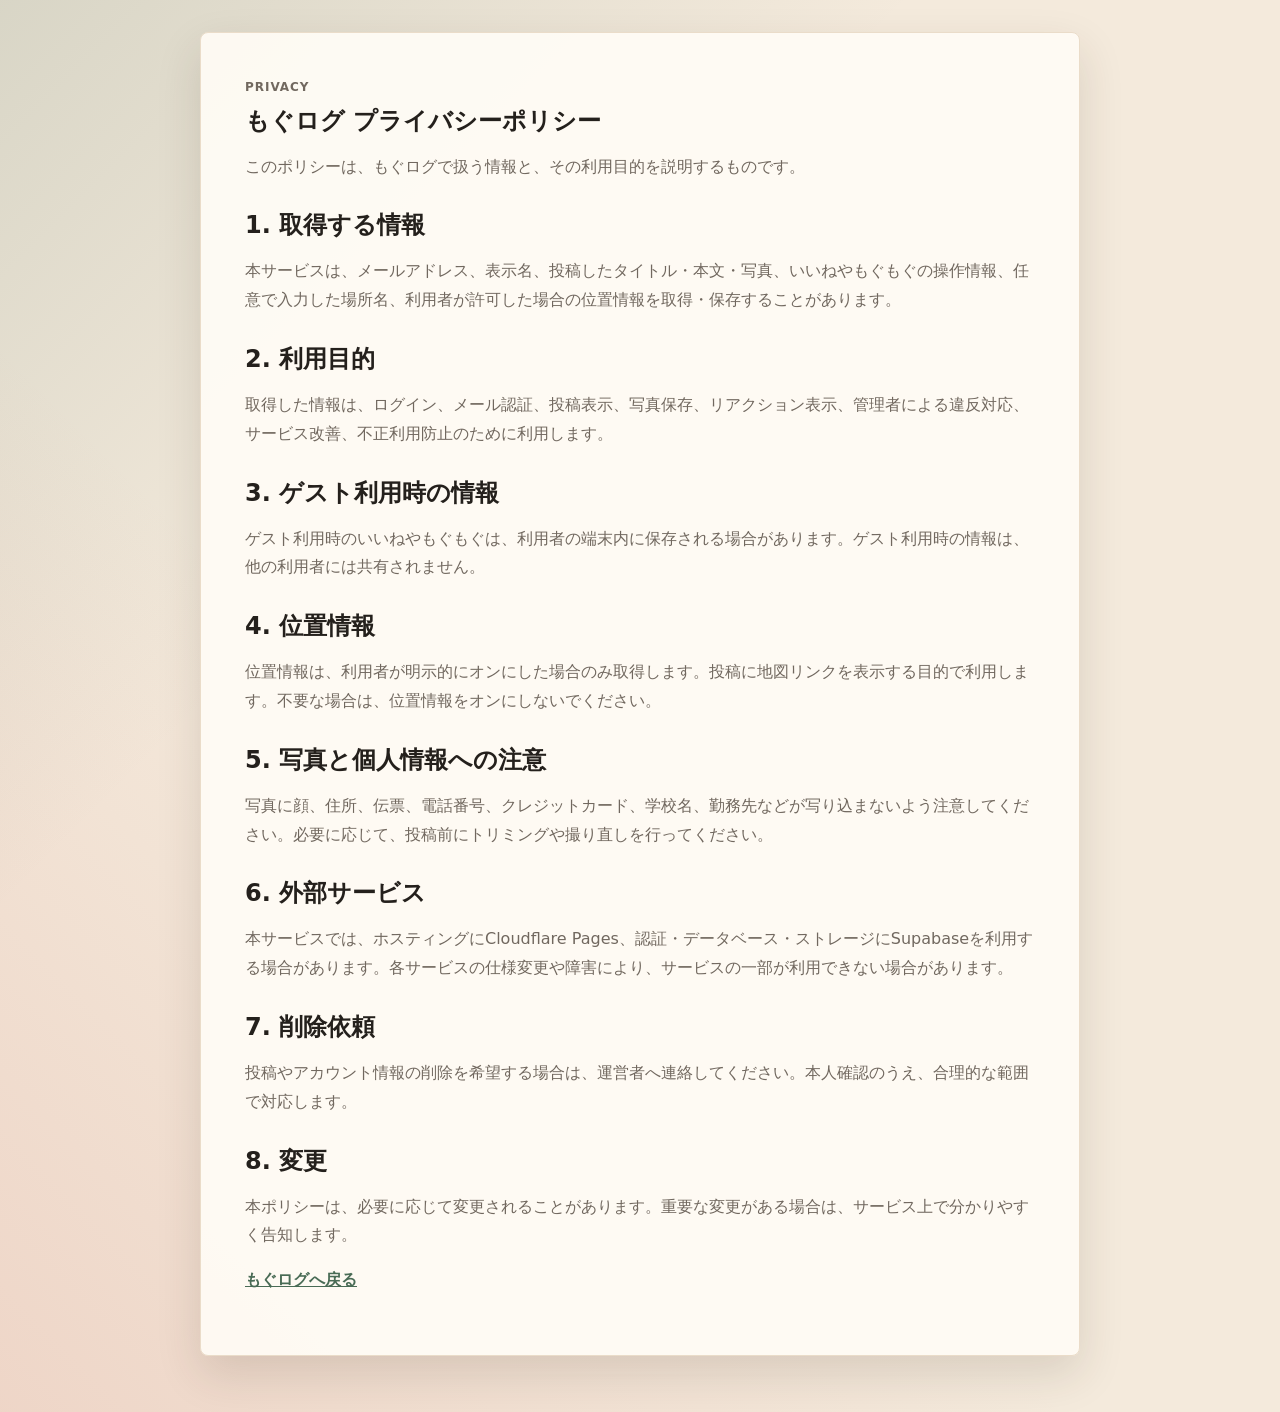
==== privacy.html @ 184b63cb "Add files via upload" ====
<!doctype html>
<html lang="ja">
  <head>
    <meta charset="UTF-8" />
    <meta name="viewport" content="width=device-width, initial-scale=1.0" />
    <title>プライバシーポリシー | もぐログ</title>
    <link rel="stylesheet" href="styles.css?v=20260516-cloudflare" />
  </head>
  <body>
    <main class="document-page">
      <article class="document-card">
        <p class="eyebrow">Privacy</p>
        <h1>もぐログ プライバシーポリシー</h1>
        <p>このポリシーは、もぐログで扱う情報と、その利用目的を説明するものです。</p>

        <h2>1. 取得する情報</h2>
        <p>本サービスは、メールアドレス、表示名、投稿したタイトル・本文・写真、いいねやもぐもぐの操作情報、任意で入力した場所名、利用者が許可した場合の位置情報を取得・保存することがあります。</p>

        <h2>2. 利用目的</h2>
        <p>取得した情報は、ログイン、メール認証、投稿表示、写真保存、リアクション表示、管理者による違反対応、サービス改善、不正利用防止のために利用します。</p>

        <h2>3. ゲスト利用時の情報</h2>
        <p>ゲスト利用時のいいねやもぐもぐは、利用者の端末内に保存される場合があります。ゲスト利用時の情報は、他の利用者には共有されません。</p>

        <h2>4. 位置情報</h2>
        <p>位置情報は、利用者が明示的にオンにした場合のみ取得します。投稿に地図リンクを表示する目的で利用します。不要な場合は、位置情報をオンにしないでください。</p>

        <h2>5. 写真と個人情報への注意</h2>
        <p>写真に顔、住所、伝票、電話番号、クレジットカード、学校名、勤務先などが写り込まないよう注意してください。必要に応じて、投稿前にトリミングや撮り直しを行ってください。</p>

        <h2>6. 外部サービス</h2>
        <p>本サービスでは、ホスティングにCloudflare Pages、認証・データベース・ストレージにSupabaseを利用する場合があります。各サービスの仕様変更や障害により、サービスの一部が利用できない場合があります。</p>

        <h2>7. 削除依頼</h2>
        <p>投稿やアカウント情報の削除を希望する場合は、運営者へ連絡してください。本人確認のうえ、合理的な範囲で対応します。</p>

        <h2>8. 変更</h2>
        <p>本ポリシーは、必要に応じて変更されることがあります。重要な変更がある場合は、サービス上で分かりやすく告知します。</p>

        <p><a href="index.html">もぐログへ戻る</a></p>
      </article>
    </main>
  </body>
</html>
---- styles.css ----
:root {
  color-scheme: light;
  --ink: #24201c;
  --muted: #71685f;
  --paper: #fff8ee;
  --surface: rgba(255, 252, 246, 0.93);
  --line: #eadcc9;
  --moss: #496b55;
  --tomato: #cb594a;
  --pink: #f6cbd0;
  --gold: #d9a842;
  --blue: #6686a8;
  --shadow: 0 18px 45px rgba(60, 43, 28, 0.14);
}

* {
  box-sizing: border-box;
}

html {
  scroll-behavior: smooth;
}

body {
  margin: 0;
  min-height: 100vh;
  color: var(--ink);
  background:
    linear-gradient(135deg, rgba(73, 107, 85, 0.16), transparent 34%),
    linear-gradient(45deg, rgba(203, 89, 74, 0.14), transparent 40%),
    #f4eadc;
  font-family: "Hiragino Kaku Gothic ProN", "Yu Gothic", "Meiryo", system-ui, sans-serif;
}

button,
input,
textarea {
  font: inherit;
}

button {
  -webkit-tap-highlight-color: transparent;
}

.app-header {
  position: sticky;
  top: 0;
  z-index: 10;
  display: flex;
  align-items: center;
  justify-content: space-between;
  gap: 16px;
  padding: 14px clamp(18px, 5vw, 56px);
  color: #fffaf2;
  background: rgba(36, 32, 28, 0.92);
  border-bottom: 1px solid rgba(255, 250, 242, 0.18);
  backdrop-filter: blur(14px);
  transition: transform 220ms ease, opacity 220ms ease;
}

body.chrome-hidden .app-header {
  pointer-events: none;
  opacity: 0;
  transform: translateY(-100%);
}

.chrome-toggle {
  position: fixed;
  right: 14px;
  top: 14px;
  z-index: 20;
  min-height: 42px;
  padding: 0 14px;
  color: #fffaf2;
  background: var(--moss);
  border: 0;
  border-radius: 999px;
  box-shadow: var(--shadow);
  cursor: pointer;
  font-weight: 800;
}

body:not(.chrome-hidden) .chrome-toggle {
  top: 82px;
}

.app-header h1,
.intro h2,
.section-heading h2 {
  margin: 0;
  letter-spacing: 0;
}

.app-header h1 {
  font-size: clamp(23px, 4vw, 34px);
  font-weight: 900;
}

.eyebrow {
  margin: 0 0 6px;
  color: var(--gold);
  font-size: 12px;
  font-weight: 900;
  letter-spacing: 0.08em;
  text-transform: uppercase;
}

.header-actions,
.post-actions,
.editor-buttons {
  display: flex;
  align-items: center;
  flex-wrap: wrap;
  gap: 10px;
}

.header-button,
.primary-button,
.secondary-button,
.like-button,
.boost-button,
.share-button,
.delete-button {
  border: 0;
  border-radius: 8px;
  cursor: pointer;
  font-weight: 900;
}

.header-button {
  min-height: 42px;
  padding: 0 16px;
  color: #fffaf2;
  background: var(--tomato);
  border: 1px solid rgba(255, 250, 242, 0.24);
}

.header-button.soft {
  background: var(--blue);
}

.sound-switch {
  display: inline-flex;
  align-items: center;
  gap: 8px;
  min-height: 42px;
  padding: 0 12px;
  color: #fffaf2;
  background: rgba(255, 250, 242, 0.12);
  border: 1px solid rgba(255, 250, 242, 0.22);
  border-radius: 999px;
  font-weight: 900;
}

.sound-switch input,
.setting-card input {
  width: 20px;
  min-height: 20px;
  accent-color: var(--tomato);
}

.shell {
  width: min(1120px, calc(100% - 32px));
  margin: 0 auto;
  padding: 28px 0 54px;
  display: grid;
  grid-template-columns: 74px minmax(0, 1fr);
  gap: 24px;
  align-items: start;
}

.shell > section {
  grid-column: 2;
}

.app-nav {
  position: sticky;
  top: 92px;
  z-index: 4;
  display: grid;
  gap: 12px;
  justify-items: center;
  padding: 12px 9px;
  background: var(--surface);
  border: 1px solid var(--line);
  border-radius: 8px;
  box-shadow: 0 12px 28px rgba(60, 43, 28, 0.08);
  transition: opacity 220ms ease;
}

body.chrome-hidden .app-nav {
  opacity: 0.3;
}

.nav-button {
  display: grid;
  place-items: center;
  width: 48px;
  height: 48px;
  color: var(--moss);
  background: #fffaf3;
  border: 1px solid var(--line);
  border-radius: 50%;
  cursor: pointer;
  font-size: 24px;
  font-weight: 900;
  transition: transform 160ms ease, background 160ms ease, color 160ms ease;
}

.nav-button:hover,
.nav-button.is-active {
  color: #fffaf2;
  background: var(--moss);
  transform: translateY(-2px);
}

.intro {
  display: grid;
  grid-template-columns: minmax(0, 1fr) 170px;
  gap: 20px;
  align-items: end;
  min-height: 290px;
  padding: clamp(24px, 5vw, 52px);
  color: #fffaf2;
  background:
    linear-gradient(rgba(36, 32, 28, 0.62), rgba(36, 32, 28, 0.72)),
    url("https://images.unsplash.com/photo-1546069901-ba9599a7e63c?auto=format&fit=crop&w=1600&q=80");
  background-position: center;
  background-size: cover;
  border-radius: 8px;
  box-shadow: var(--shadow);
}

.intro h2 {
  max-width: 760px;
  font-size: clamp(32px, 7vw, 66px);
  line-height: 1.05;
}

.intro p:last-child {
  max-width: 620px;
  margin: 18px 0 0;
  color: rgba(255, 250, 242, 0.88);
  line-height: 1.8;
}

.intro-counter {
  display: grid;
  place-items: center;
  min-height: 140px;
  padding: 18px;
  background: rgba(255, 250, 242, 0.14);
  border: 1px solid rgba(255, 250, 242, 0.32);
  border-radius: 8px;
}

.intro-counter strong {
  font-size: 54px;
  line-height: 1;
}

.composer,
.feed-section,
.settings,
.account-panel {
  margin-top: 24px;
  padding: clamp(18px, 4vw, 28px);
  background: var(--surface);
  border: 1px solid var(--line);
  border-radius: 8px;
  box-shadow: 0 12px 28px rgba(60, 43, 28, 0.08);
}

.account-status {
  display: flex;
  align-items: center;
  gap: 14px;
  margin-bottom: 18px;
}

.current-avatar {
  flex: 0 0 auto;
  display: grid;
  place-items: center;
  width: 56px;
  height: 56px;
  color: #fffaf2;
  background: var(--moss);
  border-radius: 50%;
  font-size: 20px;
  font-weight: 900;
}

#accountHint,
.notice {
  margin: 6px 0 0;
  color: var(--muted);
  line-height: 1.7;
}

.notice {
  margin-bottom: 18px;
  padding: 12px 14px;
  background: rgba(73, 107, 85, 0.08);
  border: 1px solid rgba(73, 107, 85, 0.16);
  border-radius: 8px;
}

.auth-form {
  grid-template-columns: repeat(3, minmax(0, 1fr));
}

.auth-form.is-logged-in label:not(.switch-row) {
  opacity: 0.52;
}

.auth-actions {
  display: flex;
  flex-wrap: wrap;
  gap: 10px;
}

.primary-button.compact {
  grid-column: auto;
  min-height: 42px;
  padding: 0 14px;
}

.section-heading {
  margin-bottom: 18px;
}

.section-heading h2 {
  font-size: clamp(22px, 4vw, 34px);
}

form {
  display: grid;
  grid-template-columns: repeat(2, minmax(0, 1fr));
  gap: 16px;
}

label {
  display: grid;
  gap: 8px;
  color: var(--ink);
  font-weight: 900;
}

.wide {
  grid-column: 1 / -1;
}

.location-toggle {
  display: grid;
  gap: 6px;
  padding: 14px;
  background: rgba(73, 107, 85, 0.08);
  border: 1px solid rgba(73, 107, 85, 0.18);
  border-radius: 8px;
}

.location-toggle small,
.location-actions span {
  color: var(--muted);
  line-height: 1.6;
}

.switch-row {
  display: flex;
  align-items: center;
  gap: 10px;
}

.switch-row input {
  width: 20px;
  min-height: 20px;
  accent-color: var(--moss);
}

.location-fields {
  display: grid;
  grid-template-columns: minmax(0, 1fr) minmax(220px, auto);
  gap: 16px;
  align-items: end;
  padding: 16px;
  background: #fffdf8;
  border: 1px solid var(--line);
  border-radius: 8px;
}

.location-fields[hidden] {
  display: none;
}

.location-actions {
  display: grid;
  gap: 8px;
}

input,
textarea {
  width: 100%;
  border: 1px solid var(--line);
  border-radius: 8px;
  background: #fffdf8;
  color: var(--ink);
  outline: none;
}

input {
  min-height: 46px;
  padding: 0 12px;
}

input[type="file"] {
  padding: 11px 12px;
}

textarea {
  min-height: 108px;
  resize: vertical;
  padding: 12px;
  line-height: 1.7;
}

input:focus,
textarea:focus {
  border-color: var(--moss);
  box-shadow: 0 0 0 3px rgba(73, 107, 85, 0.16);
}

.image-editor {
  display: grid;
  grid-template-columns: minmax(0, 1fr) minmax(250px, 320px);
  gap: 16px;
  padding: 14px;
  background: #fffaf3;
  border: 1px solid var(--line);
  border-radius: 8px;
}

.image-editor[hidden] {
  display: none;
}

.preview-frame {
  overflow: hidden;
  background: #eadfcc;
  border-radius: 8px;
}

#previewCanvas {
  display: block;
  width: 100%;
  aspect-ratio: 4 / 3;
}

.editor-controls {
  display: grid;
  gap: 12px;
}

.editor-controls input[type="range"] {
  padding: 0;
  accent-color: var(--tomato);
}

.primary-button {
  grid-column: 1 / -1;
  min-height: 50px;
  color: #fffaf2;
  background: linear-gradient(135deg, var(--tomato), #d98655);
  box-shadow: 0 10px 22px rgba(203, 89, 74, 0.22);
}

.secondary-button,
.share-button {
  min-height: 40px;
  padding: 0 13px;
  color: var(--moss);
  background: rgba(73, 107, 85, 0.11);
}

.secondary-button[hidden],
.delete-button[hidden] {
  display: none;
}

.feed-heading {
  display: flex;
  align-items: end;
  justify-content: space-between;
  gap: 16px;
}

.search-box {
  position: relative;
  width: min(360px, 100%);
}

.search-box span {
  color: var(--muted);
  font-size: 12px;
}

.search-box input {
  padding-left: 42px;
  background:
    radial-gradient(circle at 20px 50%, var(--pink) 0 5px, transparent 6px),
    #fffdf8;
}

.search-box:focus-within {
  transform: translateY(-1px);
}

.feed {
  display: grid;
  grid-template-columns: repeat(auto-fit, minmax(min(100%, 280px), 1fr));
  gap: 18px;
}

.post-card {
  overflow: hidden;
  background: #fffdf8;
  border: 1px solid var(--line);
  border-radius: 8px;
  box-shadow: 0 12px 26px rgba(60, 43, 28, 0.08);
  transition: transform 180ms ease, box-shadow 180ms ease;
}

.post-card:hover {
  transform: translateY(-3px);
  box-shadow: 0 18px 36px rgba(60, 43, 28, 0.13);
}

.post-image {
  display: block;
  width: 100%;
  aspect-ratio: 4 / 3;
  object-fit: cover;
  background: #eadfcc;
}

.post-body {
  padding: 15px;
}

.post-meta {
  display: flex;
  justify-content: space-between;
  gap: 12px;
  color: var(--muted);
  font-size: 12px;
}

.post-card h3 {
  margin: 10px 0 8px;
  font-size: 19px;
  line-height: 1.35;
}

.post-card p {
  min-height: 52px;
  margin: 0;
  color: var(--muted);
  line-height: 1.7;
}

.like-button,
.boost-button,
.delete-button {
  display: inline-flex;
  align-items: center;
  gap: 8px;
  min-height: 40px;
  margin-top: 14px;
  padding: 0 13px;
}

.like-button {
  color: #a33c4a;
  background: #fff0f3;
  border: 1px solid #f6cbd0;
  transition: transform 160ms ease, background 160ms ease, color 160ms ease;
}

.like-button:hover {
  transform: translateY(-2px) scale(1.02);
}

.like-button.is-liked {
  color: #fffaf2;
  background: var(--tomato);
}

.like-button.is-popping {
  animation: pop 360ms ease;
}

.boost-button {
  color: #7d5729;
  background: rgba(217, 168, 66, 0.18);
  border: 1px solid rgba(217, 168, 66, 0.34);
  transition: transform 160ms ease, background 160ms ease, color 160ms ease;
}

.boost-button:hover {
  transform: translateY(-2px) rotate(-1deg);
}

.boost-button.is-boosted {
  color: #fffaf2;
  background: var(--gold);
}

.boost-button.is-popping {
  animation: pop 360ms ease;
}

.heart {
  font-size: 18px;
  line-height: 1;
}

.delete-button {
  color: #fffaf2;
  background: #6f665d;
}

.post-location {
  display: flex;
  flex-wrap: wrap;
  gap: 8px;
  align-items: center;
  margin-top: 12px;
  padding: 10px 12px;
  color: var(--ink);
  background: rgba(73, 107, 85, 0.09);
  border-radius: 8px;
}

.post-location[hidden] {
  display: none;
}

.map-link {
  color: var(--moss);
  font-weight: 900;
  text-decoration: none;
}

.empty-state {
  margin: 18px 0 0;
  color: var(--muted);
}

.settings-grid {
  display: grid;
  grid-template-columns: repeat(2, minmax(0, 1fr));
  gap: 14px;
}

.setting-card {
  display: flex;
  align-items: center;
  gap: 12px;
  min-height: 78px;
  padding: 14px;
  text-align: left;
  background: #fffdf8;
  border: 1px solid var(--line);
  border-radius: 8px;
}

.button-card {
  width: 100%;
  color: var(--ink);
  cursor: pointer;
}

.setting-card small {
  display: block;
  margin-top: 4px;
  color: var(--muted);
  line-height: 1.5;
}

.legal-links {
  display: flex;
  flex-wrap: wrap;
  gap: 12px;
  margin-top: 18px;
}

.legal-links a {
  color: var(--moss);
  font-weight: 900;
  text-decoration: none;
}

.document-page {
  width: min(880px, calc(100% - 32px));
  margin: 0 auto;
  padding: 32px 0 56px;
}

.document-card {
  padding: clamp(20px, 5vw, 44px);
  background: var(--surface);
  border: 1px solid var(--line);
  border-radius: 8px;
  box-shadow: var(--shadow);
}

.document-card h1,
.document-card h2 {
  letter-spacing: 0;
}

.document-card h1 {
  margin: 0 0 16px;
}

.document-card h2 {
  margin: 28px 0 10px;
}

.document-card p,
.document-card li {
  color: var(--muted);
  line-height: 1.8;
}

.document-card a {
  color: var(--moss);
  font-weight: 900;
}

.float-heart {
  position: fixed;
  z-index: 100;
  pointer-events: none;
  color: var(--tomato);
  font-size: 20px;
  font-weight: 900;
  animation: floatUp 860ms cubic-bezier(0.2, 0.8, 0.25, 1) forwards;
}

@keyframes pop {
  0% {
    transform: scale(1);
  }
  45% {
    transform: scale(1.16) rotate(-4deg);
  }
  100% {
    transform: scale(1);
  }
}

@keyframes floatUp {
  from {
    opacity: 1;
    transform: translateY(0) scale(0.9);
  }
  to {
    opacity: 0;
    transform: translateY(-54px) scale(1.25);
  }
}

@media (max-width: 820px) {
  .shell {
    grid-template-columns: 1fr;
  }

  .shell > section,
  .app-nav {
    grid-column: 1;
  }

  .app-nav {
    top: 86px;
    display: flex;
    justify-content: space-between;
    overflow-x: auto;
  }

  .intro,
  .auth-form,
  .image-editor,
  .location-fields,
  .settings-grid,
  form {
    grid-template-columns: 1fr;
  }

  .intro-counter {
    display: none;
  }

  .feed-heading {
    align-items: stretch;
    flex-direction: column;
  }
}

@media (max-width: 560px) {
  .app-header {
    align-items: flex-start;
    flex-direction: column;
  }

  .header-actions,
  .header-button {
    width: 100%;
  }

  .shell {
    width: min(100% - 24px, 1120px);
    padding-top: 16px;
  }

  .intro {
    min-height: 360px;
  }
}
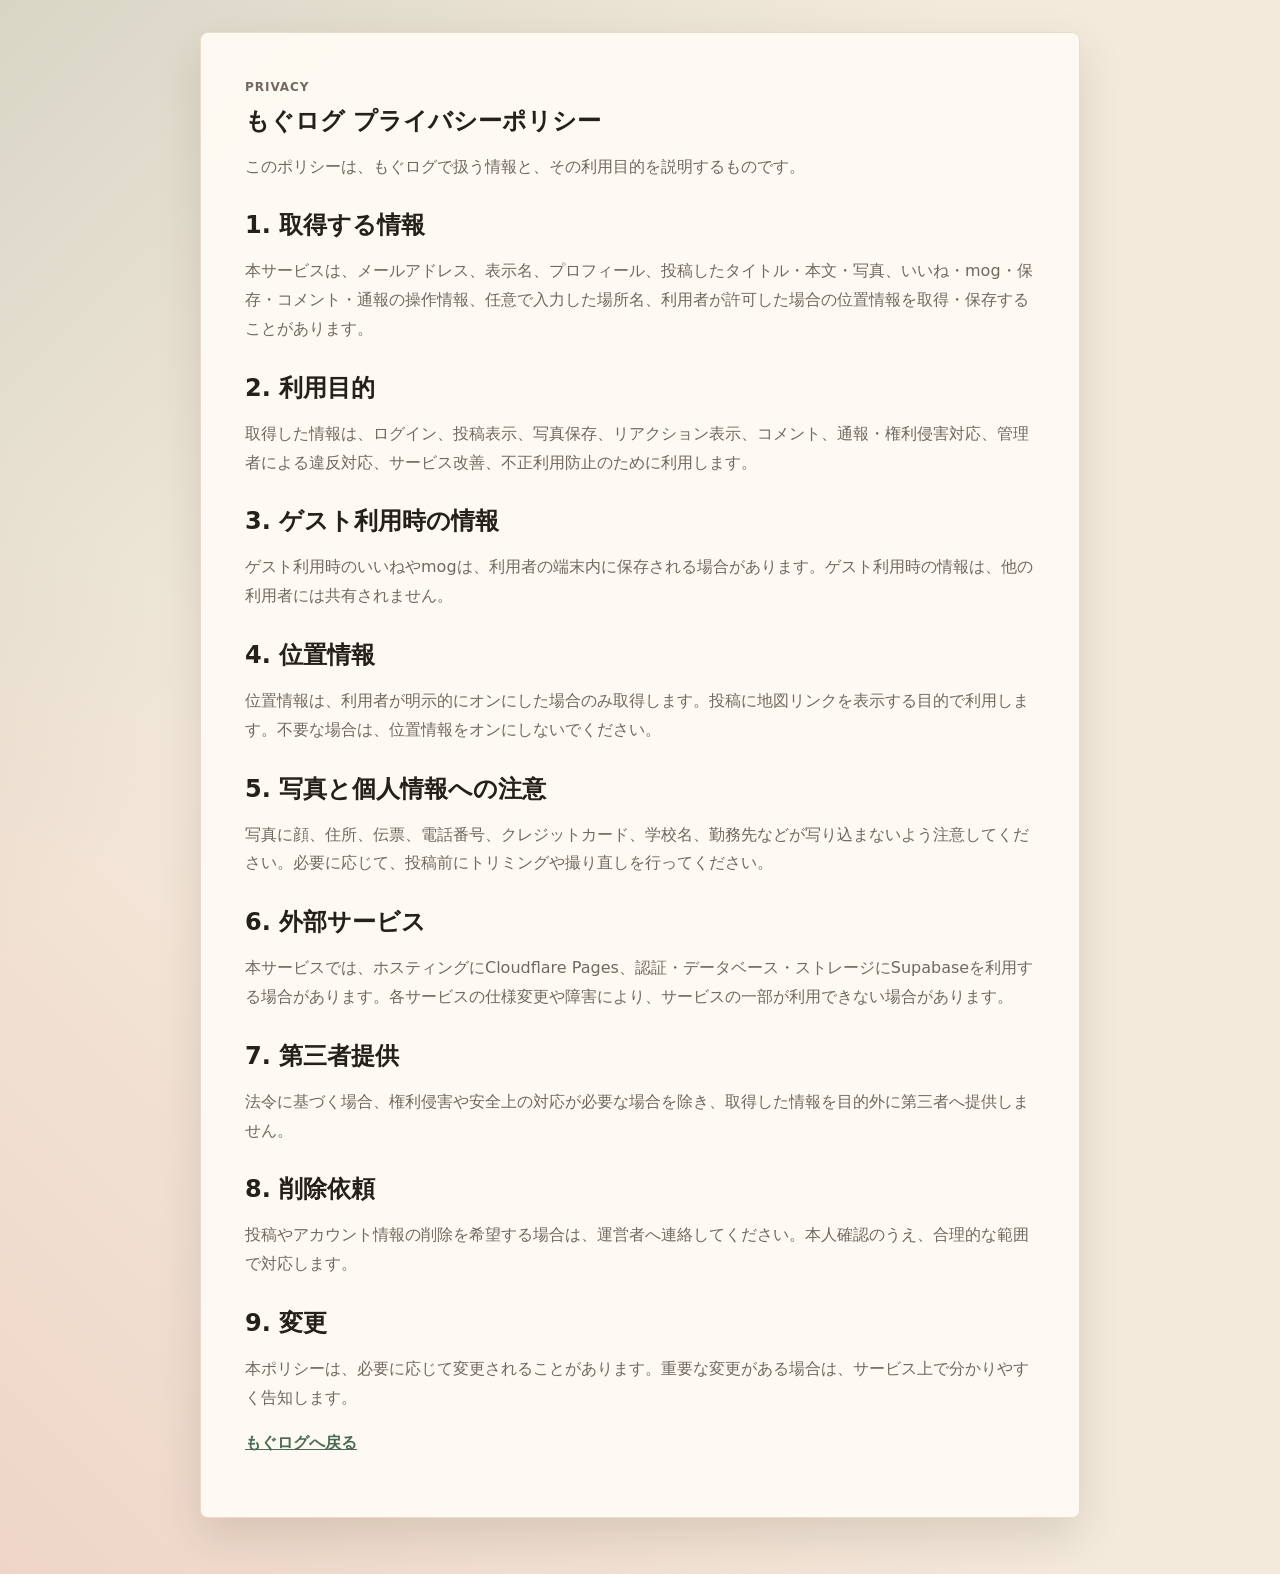
==== commit 8eba2553: "Add files via upload" ====
--- a/privacy.html
+++ b/privacy.html
@@ -4,7 +4,7 @@
     <meta charset="UTF-8" />
     <meta name="viewport" content="width=device-width, initial-scale=1.0" />
     <title>プライバシーポリシー | もぐログ</title>
-    <link rel="stylesheet" href="styles.css?v=20260516-cloudflare" />
+    <link rel="stylesheet" href="styles.css?v=20260516-profile-ranking-1" />
   </head>
   <body>
     <main class="document-page">
@@ -14,13 +14,13 @@
         <p>このポリシーは、もぐログで扱う情報と、その利用目的を説明するものです。</p>
 
         <h2>1. 取得する情報</h2>
-        <p>本サービスは、メールアドレス、表示名、投稿したタイトル・本文・写真、いいねやもぐもぐの操作情報、任意で入力した場所名、利用者が許可した場合の位置情報を取得・保存することがあります。</p>
+        <p>本サービスは、メールアドレス、表示名、プロフィール、投稿したタイトル・本文・写真、いいね・mog・保存・コメント・通報の操作情報、任意で入力した場所名、利用者が許可した場合の位置情報を取得・保存することがあります。</p>
 
         <h2>2. 利用目的</h2>
-        <p>取得した情報は、ログイン、メール認証、投稿表示、写真保存、リアクション表示、管理者による違反対応、サービス改善、不正利用防止のために利用します。</p>
+        <p>取得した情報は、ログイン、投稿表示、写真保存、リアクション表示、コメント、通報・権利侵害対応、管理者による違反対応、サービス改善、不正利用防止のために利用します。</p>
 
         <h2>3. ゲスト利用時の情報</h2>
-        <p>ゲスト利用時のいいねやもぐもぐは、利用者の端末内に保存される場合があります。ゲスト利用時の情報は、他の利用者には共有されません。</p>
+        <p>ゲスト利用時のいいねやmogは、利用者の端末内に保存される場合があります。ゲスト利用時の情報は、他の利用者には共有されません。</p>
 
         <h2>4. 位置情報</h2>
         <p>位置情報は、利用者が明示的にオンにした場合のみ取得します。投稿に地図リンクを表示する目的で利用します。不要な場合は、位置情報をオンにしないでください。</p>
@@ -31,10 +31,13 @@
         <h2>6. 外部サービス</h2>
         <p>本サービスでは、ホスティングにCloudflare Pages、認証・データベース・ストレージにSupabaseを利用する場合があります。各サービスの仕様変更や障害により、サービスの一部が利用できない場合があります。</p>
 
-        <h2>7. 削除依頼</h2>
+        <h2>7. 第三者提供</h2>
+        <p>法令に基づく場合、権利侵害や安全上の対応が必要な場合を除き、取得した情報を目的外に第三者へ提供しません。</p>
+
+        <h2>8. 削除依頼</h2>
         <p>投稿やアカウント情報の削除を希望する場合は、運営者へ連絡してください。本人確認のうえ、合理的な範囲で対応します。</p>
 
-        <h2>8. 変更</h2>
+        <h2>9. 変更</h2>
         <p>本ポリシーは、必要に応じて変更されることがあります。重要な変更がある場合は、サービス上で分かりやすく告知します。</p>
 
         <p><a href="index.html">もぐログへ戻る</a></p>
--- a/styles.css
+++ b/styles.css
@@ -1,176 +1,195 @@
-:root {
-  color-scheme: light;
-  --ink: #24201c;
-  --muted: #71685f;
-  --paper: #fff8ee;
-  --surface: rgba(255, 252, 246, 0.93);
-  --line: #eadcc9;
-  --moss: #496b55;
-  --tomato: #cb594a;
-  --pink: #f6cbd0;
-  --gold: #d9a842;
-  --blue: #6686a8;
-  --shadow: 0 18px 45px rgba(60, 43, 28, 0.14);
-}
-
-* {
-  box-sizing: border-box;
-}
-
-html {
-  scroll-behavior: smooth;
-}
-
-body {
-  margin: 0;
-  min-height: 100vh;
-  color: var(--ink);
-  background:
-    linear-gradient(135deg, rgba(73, 107, 85, 0.16), transparent 34%),
-    linear-gradient(45deg, rgba(203, 89, 74, 0.14), transparent 40%),
-    #f4eadc;
-  font-family: "Hiragino Kaku Gothic ProN", "Yu Gothic", "Meiryo", system-ui, sans-serif;
-}
-
-button,
-input,
-textarea {
-  font: inherit;
-}
-
-button {
-  -webkit-tap-highlight-color: transparent;
-}
-
-.app-header {
-  position: sticky;
-  top: 0;
-  z-index: 10;
-  display: flex;
-  align-items: center;
-  justify-content: space-between;
-  gap: 16px;
-  padding: 14px clamp(18px, 5vw, 56px);
-  color: #fffaf2;
-  background: rgba(36, 32, 28, 0.92);
-  border-bottom: 1px solid rgba(255, 250, 242, 0.18);
-  backdrop-filter: blur(14px);
-  transition: transform 220ms ease, opacity 220ms ease;
-}
-
-body.chrome-hidden .app-header {
-  pointer-events: none;
-  opacity: 0;
-  transform: translateY(-100%);
-}
-
-.chrome-toggle {
-  position: fixed;
-  right: 14px;
-  top: 14px;
-  z-index: 20;
-  min-height: 42px;
-  padding: 0 14px;
-  color: #fffaf2;
-  background: var(--moss);
-  border: 0;
-  border-radius: 999px;
-  box-shadow: var(--shadow);
-  cursor: pointer;
-  font-weight: 800;
-}
-
-body:not(.chrome-hidden) .chrome-toggle {
-  top: 82px;
-}
-
-.app-header h1,
-.intro h2,
-.section-heading h2 {
-  margin: 0;
-  letter-spacing: 0;
-}
-
-.app-header h1 {
-  font-size: clamp(23px, 4vw, 34px);
-  font-weight: 900;
-}
-
-.eyebrow {
-  margin: 0 0 6px;
-  color: var(--gold);
-  font-size: 12px;
-  font-weight: 900;
-  letter-spacing: 0.08em;
-  text-transform: uppercase;
-}
-
-.header-actions,
-.post-actions,
-.editor-buttons {
-  display: flex;
-  align-items: center;
-  flex-wrap: wrap;
-  gap: 10px;
-}
-
-.header-button,
-.primary-button,
-.secondary-button,
-.like-button,
-.boost-button,
-.share-button,
-.delete-button {
-  border: 0;
-  border-radius: 8px;
-  cursor: pointer;
-  font-weight: 900;
-}
-
-.header-button {
-  min-height: 42px;
-  padding: 0 16px;
-  color: #fffaf2;
-  background: var(--tomato);
-  border: 1px solid rgba(255, 250, 242, 0.24);
-}
-
+﻿:root {
+  color-scheme: light;
+  --ink: #24201c;
+  --muted: #71685f;
+  --paper: #fff8ee;
+  --surface: rgba(255, 252, 246, 0.93);
+  --line: #eadcc9;
+  --moss: #496b55;
+  --tomato: #cb594a;
+  --pink: #f6cbd0;
+  --gold: #d9a842;
+  --blue: #6686a8;
+  --shadow: 0 18px 45px rgba(60, 43, 28, 0.14);
+}
+
+* {
+  box-sizing: border-box;
+}
+
+html {
+  scroll-behavior: smooth;
+}
+
+body {
+  margin: 0;
+  min-height: 100vh;
+  color: var(--ink);
+  background:
+    linear-gradient(135deg, rgba(73, 107, 85, 0.16), transparent 34%),
+    linear-gradient(45deg, rgba(203, 89, 74, 0.14), transparent 40%),
+    #f4eadc;
+  font-family: "Hiragino Kaku Gothic ProN", "Yu Gothic", "Meiryo", system-ui, sans-serif;
+}
+
+button,
+input,
+textarea {
+  font: inherit;
+}
+
+button {
+  -webkit-tap-highlight-color: transparent;
+}
+
+.app-header {
+  position: sticky;
+  top: 0;
+  z-index: 10;
+  display: flex;
+  align-items: center;
+  justify-content: space-between;
+  gap: 16px;
+  padding: 14px clamp(18px, 5vw, 56px);
+  color: #fffaf2;
+  background: rgba(36, 32, 28, 0.92);
+  border-bottom: 1px solid rgba(255, 250, 242, 0.18);
+  backdrop-filter: blur(14px);
+  transition: transform 220ms ease, opacity 220ms ease;
+}
+
+body.chrome-hidden .app-header {
+  pointer-events: none;
+  opacity: 0;
+  transform: translateY(-100%);
+}
+
+.chrome-toggle {
+  position: fixed;
+  right: 14px;
+  top: 14px;
+  z-index: 20;
+  min-height: 42px;
+  padding: 0 14px;
+  color: #fffaf2;
+  background: var(--moss);
+  border: 0;
+  border-radius: 999px;
+  box-shadow: var(--shadow);
+  cursor: pointer;
+  font-weight: 800;
+}
+
+body:not(.chrome-hidden) .chrome-toggle {
+  top: 82px;
+}
+
+.app-header h1,
+.intro h2,
+.section-heading h2 {
+  margin: 0;
+  letter-spacing: 0;
+}
+
+.app-header h1 {
+  font-size: clamp(23px, 4vw, 34px);
+  font-weight: 900;
+}
+
+.eyebrow {
+  margin: 0 0 6px;
+  color: var(--gold);
+  font-size: 12px;
+  font-weight: 900;
+  letter-spacing: 0.08em;
+  text-transform: uppercase;
+}
+
+.header-actions,
+.post-actions,
+.editor-buttons {
+  display: flex;
+  align-items: center;
+  flex-wrap: wrap;
+  gap: 10px;
+}
+
+.header-button,
+.primary-button,
+.secondary-button,
+.like-button,
+.boost-button,
+.share-button,
+.delete-button {
+  border: 0;
+  border-radius: 8px;
+  cursor: pointer;
+  font-weight: 900;
+}
+
+.header-button {
+  min-height: 42px;
+  padding: 0 16px;
+  color: #fffaf2;
+  background: var(--tomato);
+  border: 1px solid rgba(255, 250, 242, 0.24);
+}
+
 .header-button.soft {
   background: var(--blue);
 }
 
+.header-button.login-shortcut,
+.ranking-button.login-shortcut {
+  background: var(--gold);
+  color: var(--ink);
+  border-color: rgba(217, 168, 66, 0.5);
+}
+
 .sound-switch {
-  display: inline-flex;
-  align-items: center;
-  gap: 8px;
-  min-height: 42px;
-  padding: 0 12px;
-  color: #fffaf2;
-  background: rgba(255, 250, 242, 0.12);
-  border: 1px solid rgba(255, 250, 242, 0.22);
-  border-radius: 999px;
-  font-weight: 900;
-}
-
-.sound-switch input,
-.setting-card input {
-  width: 20px;
-  min-height: 20px;
-  accent-color: var(--tomato);
-}
-
+  display: inline-flex;
+  align-items: center;
+  gap: 8px;
+  min-height: 42px;
+  padding: 0 12px;
+  color: #fffaf2;
+  background: rgba(255, 250, 242, 0.12);
+  border: 1px solid rgba(255, 250, 242, 0.22);
+  border-radius: 999px;
+  font-weight: 900;
+}
+
+.sound-switch input,
+.setting-card input {
+  width: 20px;
+  min-height: 20px;
+  accent-color: var(--tomato);
+}
+
 .shell {
   width: min(1120px, calc(100% - 32px));
   margin: 0 auto;
   padding: 28px 0 54px;
   display: grid;
-  grid-template-columns: 74px minmax(0, 1fr);
+  grid-template-columns: 156px minmax(0, 1fr);
   gap: 24px;
   align-items: start;
 }
-
+
 .shell > section {
   grid-column: 2;
+}
+
+.shell > section.is-hidden-page {
+  display: none;
+}
+
+body.quick-nav-hidden .shell {
+  grid-template-columns: minmax(0, 1fr);
+}
+
+body.quick-nav-hidden .shell > section {
+  grid-column: 1;
 }
 
 .app-nav {
@@ -178,65 +197,116 @@
   top: 92px;
   z-index: 4;
   display: grid;
-  gap: 12px;
-  justify-items: center;
-  padding: 12px 9px;
-  background: var(--surface);
-  border: 1px solid var(--line);
-  border-radius: 8px;
-  box-shadow: 0 12px 28px rgba(60, 43, 28, 0.08);
+  gap: 10px;
+  justify-items: stretch;
+  padding: 14px 12px;
+  background:
+    linear-gradient(155deg, rgba(255, 252, 246, 0.96), rgba(233, 220, 204, 0.9)),
+    repeating-linear-gradient(45deg, rgba(73, 107, 85, 0.05) 0 1px, transparent 1px 8px);
+  border: 1px solid rgba(255, 250, 242, 0.75);
+  border-radius: 18px;
+  box-shadow:
+    inset 0 1px 0 rgba(255, 255, 255, 0.92),
+    inset 0 -12px 24px rgba(60, 43, 28, 0.05),
+    0 18px 34px rgba(60, 43, 28, 0.16);
   transition: opacity 220ms ease;
 }
-
+
 body.chrome-hidden .app-nav {
   opacity: 0.3;
 }
 
+body.quick-nav-hidden .app-nav {
+  display: none;
+}
+
+.app-nav.is-showing {
+  animation: quickNavIn 260ms ease both;
+}
+
 .nav-button {
+  display: flex;
+  align-items: center;
+  gap: 10px;
+  width: 100%;
+  min-height: 50px;
+  padding: 0 12px;
+  color: #385746;
+  background:
+    linear-gradient(145deg, #fffdf8, #eadfce);
+  border: 1px solid rgba(73, 107, 85, 0.14);
+  border-radius: 999px;
+  cursor: pointer;
+  font-weight: 900;
+  box-shadow:
+    inset 0 1px 0 rgba(255, 255, 255, 0.95),
+    0 7px 0 rgba(60, 43, 28, 0.1),
+    0 13px 22px rgba(60, 43, 28, 0.12);
+  transition: transform 160ms ease, background 160ms ease, color 160ms ease, box-shadow 160ms ease;
+}
+
+.nav-icon {
   display: grid;
   place-items: center;
-  width: 48px;
-  height: 48px;
-  color: var(--moss);
-  background: #fffaf3;
-  border: 1px solid var(--line);
-  border-radius: 50%;
-  cursor: pointer;
-  font-size: 24px;
-  font-weight: 900;
-  transition: transform 160ms ease, background 160ms ease, color 160ms ease;
+  flex: 0 0 30px;
+  width: 30px;
+  height: 30px;
+  font-size: 22px;
+  line-height: 1;
+}
+
+.nav-label {
+  min-width: 0;
+  overflow: hidden;
+  text-align: left;
+  text-overflow: ellipsis;
+  white-space: nowrap;
+  font-size: 12px;
+  letter-spacing: 0;
 }
 
 .nav-button:hover,
 .nav-button.is-active {
   color: #fffaf2;
-  background: var(--moss);
-  transform: translateY(-2px);
-}
-
-.intro {
-  display: grid;
+  background:
+    linear-gradient(145deg, #5f836a, var(--moss));
+  transform: translateY(-3px);
+  box-shadow:
+    inset 0 1px 0 rgba(255, 255, 255, 0.24),
+    0 9px 0 rgba(42, 66, 51, 0.24),
+    0 18px 28px rgba(42, 66, 51, 0.18);
+}
+
+.nav-button:active {
+  transform: translateY(2px);
+  box-shadow:
+    inset 0 4px 10px rgba(36, 32, 28, 0.18),
+    0 2px 0 rgba(42, 66, 51, 0.16);
+}
+
+.intro {
+  display: grid;
   grid-template-columns: minmax(0, 1fr) 170px;
-  gap: 20px;
-  align-items: end;
-  min-height: 290px;
-  padding: clamp(24px, 5vw, 52px);
-  color: #fffaf2;
-  background:
-    linear-gradient(rgba(36, 32, 28, 0.62), rgba(36, 32, 28, 0.72)),
-    url("https://images.unsplash.com/photo-1546069901-ba9599a7e63c?auto=format&fit=crop&w=1600&q=80");
-  background-position: center;
-  background-size: cover;
-  border-radius: 8px;
-  box-shadow: var(--shadow);
-}
-
-.intro h2 {
-  max-width: 760px;
-  font-size: clamp(32px, 7vw, 66px);
-  line-height: 1.05;
-}
-
+  gap: 20px;
+  align-items: end;
+  min-height: 290px;
+  padding: clamp(24px, 5vw, 52px);
+  color: #fffaf2;
+  background:
+    linear-gradient(rgba(36, 32, 28, 0.62), rgba(36, 32, 28, 0.72)),
+    url("https://images.unsplash.com/photo-1546069901-ba9599a7e63c?auto=format&fit=crop&w=1600&q=80");
+  background-position: center;
+  background-size: cover;
+  border-radius: 8px;
+  box-shadow: var(--shadow);
+}
+
+.intro h2 {
+  max-width: 760px;
+  font-size: clamp(32px, 7vw, 66px);
+  line-height: 1.05;
+}
+
 .intro p:last-child {
   max-width: 620px;
   margin: 18px 0 0;
@@ -244,236 +314,457 @@
   line-height: 1.8;
 }
 
+.mascot-hero {
+  align-self: center;
+  justify-self: center;
+  margin: 0;
+  width: min(220px, 28vw);
+  filter: drop-shadow(0 18px 26px rgba(36, 32, 28, 0.28));
+}
+
+.mascot-hero img {
+  display: block;
+  width: 100%;
+  border-radius: 28px;
+  animation: mascotFloat 4.4s ease-in-out infinite;
+}
+
 .intro-counter {
-  display: grid;
-  place-items: center;
-  min-height: 140px;
-  padding: 18px;
-  background: rgba(255, 250, 242, 0.14);
-  border: 1px solid rgba(255, 250, 242, 0.32);
-  border-radius: 8px;
-}
-
-.intro-counter strong {
-  font-size: 54px;
-  line-height: 1;
-}
-
+  display: grid;
+  place-items: center;
+  min-height: 140px;
+  padding: 18px;
+  background: rgba(255, 250, 242, 0.14);
+  border: 1px solid rgba(255, 250, 242, 0.32);
+  border-radius: 8px;
+}
+
+.intro-counter strong {
+  font-size: 54px;
+  line-height: 1;
+}
+
 .composer,
 .feed-section,
+.ranking-section,
 .settings,
 .account-panel {
-  margin-top: 24px;
-  padding: clamp(18px, 4vw, 28px);
-  background: var(--surface);
-  border: 1px solid var(--line);
-  border-radius: 8px;
-  box-shadow: 0 12px 28px rgba(60, 43, 28, 0.08);
-}
-
-.account-status {
-  display: flex;
-  align-items: center;
-  gap: 14px;
-  margin-bottom: 18px;
-}
-
-.current-avatar {
-  flex: 0 0 auto;
-  display: grid;
-  place-items: center;
-  width: 56px;
-  height: 56px;
-  color: #fffaf2;
+  margin-top: 24px;
+  padding: clamp(18px, 4vw, 28px);
+  background: var(--surface);
+  border: 1px solid var(--line);
+  border-radius: 8px;
+  box-shadow: 0 12px 28px rgba(60, 43, 28, 0.08);
+}
+
+.account-status {
+  display: flex;
+  align-items: center;
+  gap: 14px;
+  margin-bottom: 18px;
+}
+
+.current-avatar {
+  flex: 0 0 auto;
+  display: grid;
+  place-items: center;
+  width: 56px;
+  height: 56px;
+  color: #fffaf2;
   background: var(--moss);
   border-radius: 50%;
   font-size: 20px;
   font-weight: 900;
-}
-
-#accountHint,
-.notice {
-  margin: 6px 0 0;
-  color: var(--muted);
-  line-height: 1.7;
-}
-
-.notice {
-  margin-bottom: 18px;
-  padding: 12px 14px;
-  background: rgba(73, 107, 85, 0.08);
-  border: 1px solid rgba(73, 107, 85, 0.16);
+  background-position: center;
+  background-size: cover;
+  overflow: hidden;
+}
+
+.current-avatar.has-image,
+.profile-avatar.has-image {
+  color: transparent;
+  border: 2px solid rgba(255, 250, 242, 0.86);
+}
+
+#accountHint,
+.notice {
+  margin: 6px 0 0;
+  color: var(--muted);
+  line-height: 1.7;
+}
+
+.notice {
+  margin-bottom: 18px;
+  padding: 12px 14px;
+  background: rgba(73, 107, 85, 0.08);
+  border: 1px solid rgba(73, 107, 85, 0.16);
+  border-radius: 8px;
+}
+
+.auth-form {
+  grid-template-columns: minmax(0, 1fr);
+}
+
+.auth-form.is-logged-in label:not(.switch-row) {
+  opacity: 0.52;
+}
+
+.auth-actions {
+  display: flex;
+  flex-wrap: wrap;
+  gap: 10px;
+}
+
+.primary-button.compact {
+  grid-column: auto;
+  min-height: 42px;
+  padding: 0 14px;
+}
+
+.google-account-panel .section-heading {
+  align-items: flex-start;
+}
+
+.google-account-panel {
+  overflow: hidden;
+  padding: 0;
+  background:
+    linear-gradient(135deg, rgba(73, 107, 85, 0.08), transparent 42%),
+    var(--surface);
+}
+
+.google-connect-card {
+  display: grid;
+  grid-template-columns: minmax(0, 1.08fr) minmax(280px, 0.92fr);
+  gap: 0;
+  min-height: 260px;
+}
+
+.google-connect-main {
+  padding: clamp(22px, 4vw, 34px);
+}
+
+.google-connect-main .section-heading h2 {
+  font-size: clamp(28px, 5vw, 46px);
+  line-height: 1.08;
+}
+
+.google-connect-main #accountHint {
+  max-width: 560px;
+}
+
+.google-auth-actions {
+  display: flex;
+  flex-wrap: wrap;
+  align-items: center;
+  gap: 12px;
+}
+
+.google-login-button {
+  display: inline-flex;
+  align-items: center;
+  justify-content: center;
+  gap: 10px;
+  min-height: 54px;
+  padding: 0 22px;
+  color: #2b2118;
+  background: #fff;
+  border: 1px solid rgba(43, 33, 24, 0.16);
+  border-radius: 8px;
+  font: inherit;
+  font-weight: 900;
+  box-shadow: 0 8px 18px rgba(60, 43, 28, 0.08);
+  cursor: pointer;
+  transition: transform 160ms ease, box-shadow 160ms ease, border-color 160ms ease;
+}
+
+.google-login-button:hover {
+  transform: translateY(-1px);
+  box-shadow: 0 12px 22px rgba(60, 43, 28, 0.12);
+  border-color: rgba(66, 133, 244, 0.42);
+}
+
+.google-mark {
+  display: grid;
+  place-items: center;
+  width: 28px;
+  height: 28px;
+  color: #4285f4;
+  background: #fff;
+  border: 1px solid rgba(43, 33, 24, 0.14);
+  border-radius: 50%;
+  font-weight: 900;
+}
+
+.google-benefits {
+  display: grid;
+  align-content: center;
+  gap: 12px;
+  padding: clamp(20px, 4vw, 30px);
+  background: rgba(73, 107, 85, 0.1);
+  border-left: 1px solid rgba(73, 107, 85, 0.16);
+}
+
+.google-benefits .benefit-button {
+  display: grid;
+  gap: 5px;
+  padding: 14px;
+  color: inherit;
+  text-align: left;
+  background: rgba(255, 252, 246, 0.78);
+  border: 1px solid rgba(73, 107, 85, 0.14);
   border-radius: 8px;
-}
-
-.auth-form {
-  grid-template-columns: repeat(3, minmax(0, 1fr));
-}
-
-.auth-form.is-logged-in label:not(.switch-row) {
-  opacity: 0.52;
-}
-
-.auth-actions {
-  display: flex;
-  flex-wrap: wrap;
-  gap: 10px;
-}
-
-.primary-button.compact {
-  grid-column: auto;
-  min-height: 42px;
-  padding: 0 14px;
-}
-
-.section-heading {
-  margin-bottom: 18px;
-}
-
-.section-heading h2 {
-  font-size: clamp(22px, 4vw, 34px);
-}
-
-form {
-  display: grid;
-  grid-template-columns: repeat(2, minmax(0, 1fr));
-  gap: 16px;
-}
-
-label {
-  display: grid;
-  gap: 8px;
-  color: var(--ink);
-  font-weight: 900;
-}
-
-.wide {
-  grid-column: 1 / -1;
-}
-
-.location-toggle {
-  display: grid;
-  gap: 6px;
-  padding: 14px;
-  background: rgba(73, 107, 85, 0.08);
-  border: 1px solid rgba(73, 107, 85, 0.18);
-  border-radius: 8px;
-}
-
-.location-toggle small,
-.location-actions span {
-  color: var(--muted);
-  line-height: 1.6;
-}
-
-.switch-row {
-  display: flex;
-  align-items: center;
-  gap: 10px;
-}
-
-.switch-row input {
-  width: 20px;
-  min-height: 20px;
-  accent-color: var(--moss);
-}
-
-.location-fields {
-  display: grid;
-  grid-template-columns: minmax(0, 1fr) minmax(220px, auto);
-  gap: 16px;
-  align-items: end;
-  padding: 16px;
-  background: #fffdf8;
-  border: 1px solid var(--line);
-  border-radius: 8px;
-}
-
-.location-fields[hidden] {
-  display: none;
-}
-
+  cursor: pointer;
+  transition: transform 180ms ease, border-color 180ms ease, box-shadow 180ms ease;
+}
+
+.google-benefits .benefit-button:hover,
+.google-benefits .benefit-button:focus-visible {
+  transform: translateY(-2px);
+  border-color: rgba(66, 133, 244, 0.38);
+  box-shadow: 0 10px 20px rgba(60, 43, 28, 0.1);
+  outline: none;
+}
+
+.google-benefits strong {
+  color: var(--moss);
+  font-size: 15px;
+}
+
+.google-benefits span {
+  color: var(--muted);
+  font-size: 13px;
+  line-height: 1.65;
+}
+
+.section-heading {
+  margin-bottom: 18px;
+}
+
+.section-heading h2 {
+  font-size: clamp(22px, 4vw, 34px);
+}
+
+form {
+  display: grid;
+  grid-template-columns: repeat(2, minmax(0, 1fr));
+  gap: 16px;
+}
+
+label {
+  display: grid;
+  gap: 8px;
+  color: var(--ink);
+  font-weight: 900;
+}
+
+.wide {
+  grid-column: 1 / -1;
+}
+
+.location-toggle {
+  display: grid;
+  gap: 6px;
+  padding: 14px;
+  background: rgba(73, 107, 85, 0.08);
+  border: 1px solid rgba(73, 107, 85, 0.18);
+  border-radius: 8px;
+}
+
+.location-toggle small,
+.location-actions span {
+  color: var(--muted);
+  line-height: 1.6;
+}
+
+.switch-row {
+  display: flex;
+  align-items: center;
+  gap: 10px;
+}
+
+.switch-row input {
+  width: 20px;
+  min-height: 20px;
+  accent-color: var(--moss);
+}
+
+.location-fields {
+  display: grid;
+  grid-template-columns: minmax(0, 1fr) minmax(220px, auto);
+  gap: 16px;
+  align-items: end;
+  padding: 16px;
+  background: #fffdf8;
+  border: 1px solid var(--line);
+  border-radius: 8px;
+}
+
+.location-fields[hidden] {
+  display: none;
+}
+
 .location-actions {
   display: grid;
   gap: 8px;
 }
 
+.place-finder {
+  display: grid;
+  grid-template-columns: minmax(220px, 0.85fr) minmax(0, 1.15fr);
+  gap: 14px;
+  margin-top: 4px;
+  padding: 12px;
+  background: rgba(255, 252, 246, 0.88);
+  border: 1px solid rgba(73, 107, 85, 0.16);
+  border-radius: 8px;
+}
+
+.place-finder[hidden] {
+  display: none;
+}
+
+.place-finder iframe {
+  width: 100%;
+  min-height: 230px;
+  border: 0;
+  border-radius: 8px;
+  background: #eadfcc;
+}
+
+.place-finder strong {
+  display: block;
+  margin-bottom: 4px;
+}
+
+.place-finder p {
+  margin: 0 0 10px;
+  color: var(--muted);
+  line-height: 1.6;
+}
+
+.place-predictions {
+  display: grid;
+  gap: 8px;
+}
+
+.place-prediction-row {
+  display: grid;
+  grid-template-columns: minmax(0, 1fr) auto;
+  gap: 8px;
+  align-items: center;
+}
+
+.place-prediction {
+  display: grid;
+  gap: 2px;
+  min-height: 52px;
+  padding: 9px 11px;
+  color: var(--ink);
+  text-align: left;
+  background: linear-gradient(145deg, #fffdf8, #f2e7d8);
+  border: 1px solid rgba(73, 107, 85, 0.18);
+  border-radius: 8px;
+  cursor: pointer;
+  font-weight: 900;
+}
+
+.place-prediction span {
+  color: var(--muted);
+  font-size: 12px;
+  font-weight: 700;
+}
+
+.place-map-link {
+  display: inline-flex;
+  align-items: center;
+  min-height: 42px;
+  padding: 0 10px;
+  color: var(--moss);
+  background: rgba(73, 107, 85, 0.1);
+  border: 1px solid rgba(73, 107, 85, 0.16);
+  border-radius: 8px;
+  font-size: 12px;
+  font-weight: 900;
+  text-decoration: none;
+}
+
 input,
 textarea {
-  width: 100%;
-  border: 1px solid var(--line);
-  border-radius: 8px;
-  background: #fffdf8;
-  color: var(--ink);
-  outline: none;
-}
-
-input {
-  min-height: 46px;
-  padding: 0 12px;
-}
-
-input[type="file"] {
-  padding: 11px 12px;
-}
-
-textarea {
-  min-height: 108px;
-  resize: vertical;
-  padding: 12px;
-  line-height: 1.7;
-}
-
-input:focus,
-textarea:focus {
-  border-color: var(--moss);
-  box-shadow: 0 0 0 3px rgba(73, 107, 85, 0.16);
-}
-
-.image-editor {
-  display: grid;
-  grid-template-columns: minmax(0, 1fr) minmax(250px, 320px);
-  gap: 16px;
-  padding: 14px;
-  background: #fffaf3;
-  border: 1px solid var(--line);
-  border-radius: 8px;
-}
-
-.image-editor[hidden] {
-  display: none;
-}
-
-.preview-frame {
-  overflow: hidden;
-  background: #eadfcc;
-  border-radius: 8px;
-}
-
-#previewCanvas {
-  display: block;
-  width: 100%;
-  aspect-ratio: 4 / 3;
-}
-
-.editor-controls {
-  display: grid;
-  gap: 12px;
-}
-
-.editor-controls input[type="range"] {
-  padding: 0;
-  accent-color: var(--tomato);
-}
-
-.primary-button {
-  grid-column: 1 / -1;
-  min-height: 50px;
-  color: #fffaf2;
-  background: linear-gradient(135deg, var(--tomato), #d98655);
-  box-shadow: 0 10px 22px rgba(203, 89, 74, 0.22);
-}
-
+  width: 100%;
+  border: 1px solid var(--line);
+  border-radius: 8px;
+  background: #fffdf8;
+  color: var(--ink);
+  outline: none;
+}
+
+input {
+  min-height: 46px;
+  padding: 0 12px;
+}
+
+input[type="file"] {
+  padding: 11px 12px;
+}
+
+textarea {
+  min-height: 108px;
+  resize: vertical;
+  padding: 12px;
+  line-height: 1.7;
+}
+
+input:focus,
+textarea:focus {
+  border-color: var(--moss);
+  box-shadow: 0 0 0 3px rgba(73, 107, 85, 0.16);
+}
+
+.image-editor {
+  display: grid;
+  grid-template-columns: minmax(0, 1fr) minmax(250px, 320px);
+  gap: 16px;
+  padding: 14px;
+  background: #fffaf3;
+  border: 1px solid var(--line);
+  border-radius: 8px;
+}
+
+.image-editor[hidden] {
+  display: none;
+}
+
+.preview-frame {
+  overflow: hidden;
+  background: #eadfcc;
+  border-radius: 8px;
+}
+
+#previewCanvas {
+  display: block;
+  width: 100%;
+  aspect-ratio: 4 / 3;
+}
+
+.editor-controls {
+  display: grid;
+  gap: 12px;
+}
+
+.editor-controls input[type="range"] {
+  padding: 0;
+  accent-color: var(--tomato);
+}
+
+.primary-button {
+  grid-column: 1 / -1;
+  min-height: 50px;
+  color: #fffaf2;
+  background: linear-gradient(135deg, var(--tomato), #d98655);
+  box-shadow: 0 10px 22px rgba(203, 89, 74, 0.22);
+}
+
 .secondary-button,
 .share-button {
   min-height: 40px;
@@ -481,86 +772,110 @@
   color: var(--moss);
   background: rgba(73, 107, 85, 0.11);
 }
-
-.secondary-button[hidden],
-.delete-button[hidden] {
-  display: none;
-}
-
-.feed-heading {
-  display: flex;
-  align-items: end;
-  justify-content: space-between;
-  gap: 16px;
-}
-
-.search-box {
-  position: relative;
-  width: min(360px, 100%);
-}
-
-.search-box span {
-  color: var(--muted);
-  font-size: 12px;
-}
-
-.search-box input {
-  padding-left: 42px;
-  background:
-    radial-gradient(circle at 20px 50%, var(--pink) 0 5px, transparent 6px),
-    #fffdf8;
-}
-
-.search-box:focus-within {
-  transform: translateY(-1px);
-}
-
-.feed {
-  display: grid;
-  grid-template-columns: repeat(auto-fit, minmax(min(100%, 280px), 1fr));
-  gap: 18px;
-}
-
-.post-card {
-  overflow: hidden;
-  background: #fffdf8;
-  border: 1px solid var(--line);
-  border-radius: 8px;
-  box-shadow: 0 12px 26px rgba(60, 43, 28, 0.08);
-  transition: transform 180ms ease, box-shadow 180ms ease;
-}
-
+
+.secondary-button[hidden],
+.delete-button[hidden] {
+  display: none;
+}
+
+.feed-heading {
+  display: flex;
+  align-items: end;
+  justify-content: space-between;
+  gap: 16px;
+}
+
+.search-box {
+  position: relative;
+  width: min(360px, 100%);
+}
+
+.search-box span {
+  color: var(--muted);
+  font-size: 12px;
+}
+
+.search-box input {
+  padding-left: 42px;
+  background:
+    radial-gradient(circle at 20px 50%, var(--pink) 0 5px, transparent 6px),
+    #fffdf8;
+}
+
+.search-box:focus-within {
+  transform: translateY(-1px);
+}
+
+.feed {
+  display: grid;
+  grid-template-columns: repeat(auto-fit, minmax(min(100%, 280px), 1fr));
+  gap: 18px;
+}
+
+.post-card {
+  overflow: hidden;
+  background: #fffdf8;
+  border: 1px solid var(--line);
+  border-radius: 8px;
+  box-shadow: 0 12px 26px rgba(60, 43, 28, 0.08);
+  transition: transform 180ms ease, box-shadow 180ms ease;
+}
+
 .post-card:hover {
   transform: translateY(-3px);
   box-shadow: 0 18px 36px rgba(60, 43, 28, 0.13);
 }
 
-.post-image {
-  display: block;
-  width: 100%;
-  aspect-ratio: 4 / 3;
-  object-fit: cover;
-  background: #eadfcc;
-}
-
-.post-body {
-  padding: 15px;
-}
-
-.post-meta {
-  display: flex;
-  justify-content: space-between;
-  gap: 12px;
-  color: var(--muted);
+.post-card.is-target-post {
+  animation: targetPostGlow 1500ms ease;
+}
+
+.post-card.is-example-post {
+  position: relative;
+}
+
+.post-card.is-example-post::after {
+  content: "Example";
+  position: absolute;
+  top: 10px;
+  left: 10px;
+  min-height: 28px;
+  padding: 5px 10px;
+  color: #fffaf2;
+  background: rgba(36, 32, 28, 0.66);
+  border: 1px solid rgba(255, 250, 242, 0.34);
+  border-radius: 999px;
   font-size: 12px;
-}
-
-.post-card h3 {
-  margin: 10px 0 8px;
-  font-size: 19px;
-  line-height: 1.35;
-}
-
+  font-weight: 900;
+  backdrop-filter: blur(8px);
+}
+
+.post-image {
+  display: block;
+  width: 100%;
+  aspect-ratio: 4 / 3;
+  object-fit: cover;
+  background: #eadfcc;
+}
+
+.post-body {
+  padding: 15px;
+}
+
+.post-meta {
+  display: flex;
+  justify-content: space-between;
+  gap: 12px;
+  color: var(--muted);
+  font-size: 12px;
+}
+
+.post-card h3 {
+  margin: 10px 0 8px;
+  font-size: 19px;
+  line-height: 1.35;
+}
+
 .post-card p {
   min-height: 52px;
   margin: 0;
@@ -568,125 +883,188 @@
   line-height: 1.7;
 }
 
+.post-actions {
+  gap: 8px;
+  margin-top: 16px;
+  padding: 10px;
+  background:
+    linear-gradient(145deg, rgba(255, 255, 255, 0.72), rgba(234, 220, 201, 0.52)),
+    repeating-linear-gradient(45deg, rgba(73, 107, 85, 0.05) 0 1px, transparent 1px 7px);
+  border: 1px solid rgba(234, 220, 201, 0.95);
+  border-radius: 8px;
+  box-shadow:
+    inset 0 1px 0 rgba(255, 255, 255, 0.9),
+    inset 0 -10px 20px rgba(60, 43, 28, 0.04),
+    0 10px 20px rgba(60, 43, 28, 0.07);
+}
+
 .like-button,
 .boost-button,
+.share-button,
+.save-button,
+.report-button,
 .delete-button {
   display: inline-flex;
   align-items: center;
+  justify-content: center;
   gap: 8px;
   min-height: 40px;
-  margin-top: 14px;
   padding: 0 13px;
+  border: 1px solid rgba(60, 43, 28, 0.08);
+  border-radius: 8px;
+  cursor: pointer;
+  font-weight: 900;
+  box-shadow:
+    inset 0 1px 0 rgba(255, 255, 255, 0.78),
+    0 6px 0 rgba(60, 43, 28, 0.07),
+    0 12px 18px rgba(60, 43, 28, 0.08);
+  transition: transform 160ms ease, background 160ms ease, color 160ms ease, box-shadow 160ms ease;
+}
+
+.like-button:hover,
+.boost-button:hover,
+.share-button:hover,
+.save-button:hover,
+.report-button:hover,
+.delete-button:hover {
+  transform: translateY(-2px);
+  box-shadow:
+    inset 0 1px 0 rgba(255, 255, 255, 0.84),
+    0 8px 0 rgba(60, 43, 28, 0.06),
+    0 16px 24px rgba(60, 43, 28, 0.11);
+}
+
+.like-button:active,
+.boost-button:active,
+.share-button:active,
+.save-button:active,
+.report-button:active,
+.delete-button:active {
+  transform: translateY(2px);
+  box-shadow:
+    inset 0 3px 8px rgba(60, 43, 28, 0.12),
+    0 2px 0 rgba(60, 43, 28, 0.08);
 }
 
 .like-button {
   color: #a33c4a;
   background: #fff0f3;
   border: 1px solid #f6cbd0;
-  transition: transform 160ms ease, background 160ms ease, color 160ms ease;
-}
-
-.like-button:hover {
-  transform: translateY(-2px) scale(1.02);
 }
 
 .like-button.is-liked {
   color: #fffaf2;
-  background: var(--tomato);
-}
-
-.like-button.is-popping {
-  animation: pop 360ms ease;
-}
-
+  background: linear-gradient(145deg, #df6a5a, var(--tomato));
+}
+
+.like-button.is-popping {
+  animation: pop 360ms ease;
+}
+
 .boost-button {
   color: #7d5729;
   background: rgba(217, 168, 66, 0.18);
   border: 1px solid rgba(217, 168, 66, 0.34);
-  transition: transform 160ms ease, background 160ms ease, color 160ms ease;
-}
-
-.boost-button:hover {
-  transform: translateY(-2px) rotate(-1deg);
 }
 
 .boost-button.is-boosted {
   color: #fffaf2;
-  background: var(--gold);
-}
-
-.boost-button.is-popping {
-  animation: pop 360ms ease;
-}
-
-.heart {
-  font-size: 18px;
-  line-height: 1;
-}
-
+  background: linear-gradient(145deg, #e5bd5a, var(--gold));
+}
+
+.boost-button.is-popping {
+  animation: pop 360ms ease;
+}
+
+.heart {
+  font-size: 18px;
+  line-height: 1;
+}
+
 .delete-button {
   color: #fffaf2;
   background: #6f665d;
 }
 
-.post-location {
-  display: flex;
-  flex-wrap: wrap;
-  gap: 8px;
-  align-items: center;
-  margin-top: 12px;
-  padding: 10px 12px;
-  color: var(--ink);
-  background: rgba(73, 107, 85, 0.09);
-  border-radius: 8px;
-}
-
-.post-location[hidden] {
-  display: none;
-}
-
-.map-link {
-  color: var(--moss);
-  font-weight: 900;
-  text-decoration: none;
-}
-
-.empty-state {
-  margin: 18px 0 0;
-  color: var(--muted);
-}
-
-.settings-grid {
-  display: grid;
-  grid-template-columns: repeat(2, minmax(0, 1fr));
-  gap: 14px;
-}
-
-.setting-card {
-  display: flex;
-  align-items: center;
-  gap: 12px;
-  min-height: 78px;
-  padding: 14px;
-  text-align: left;
-  background: #fffdf8;
-  border: 1px solid var(--line);
-  border-radius: 8px;
-}
-
-.button-card {
-  width: 100%;
-  color: var(--ink);
-  cursor: pointer;
-}
-
-.setting-card small {
-  display: block;
-  margin-top: 4px;
-  color: var(--muted);
-  line-height: 1.5;
-}
-
+.share-button {
+  color: #335877;
+  background: rgba(102, 134, 168, 0.14);
+}
+
+.save-button {
+  color: #3f614c;
+  background: rgba(73, 107, 85, 0.13);
+}
+
+.report-button {
+  color: #8a4b31;
+  background: rgba(217, 134, 85, 0.13);
+}
+
+.report-button:disabled {
+  opacity: 0.55;
+  cursor: not-allowed;
+  transform: none;
+}
+
+.post-location {
+  display: flex;
+  flex-wrap: wrap;
+  gap: 8px;
+  align-items: center;
+  margin-top: 12px;
+  padding: 10px 12px;
+  color: var(--ink);
+  background: rgba(73, 107, 85, 0.09);
+  border-radius: 8px;
+}
+
+.post-location[hidden] {
+  display: none;
+}
+
+.map-link {
+  color: var(--moss);
+  font-weight: 900;
+  text-decoration: none;
+}
+
+.empty-state {
+  margin: 18px 0 0;
+  color: var(--muted);
+}
+
+.settings-grid {
+  display: grid;
+  grid-template-columns: repeat(2, minmax(0, 1fr));
+  gap: 14px;
+}
+
+.setting-card {
+  display: flex;
+  align-items: center;
+  gap: 12px;
+  min-height: 78px;
+  padding: 14px;
+  text-align: left;
+  background: #fffdf8;
+  border: 1px solid var(--line);
+  border-radius: 8px;
+}
+
+.button-card {
+  width: 100%;
+  color: var(--ink);
+  cursor: pointer;
+}
+
+.setting-card small {
+  display: block;
+  margin-top: 4px;
+  color: var(--muted);
+  line-height: 1.5;
+}
+
 .legal-links {
   display: flex;
   flex-wrap: wrap;
@@ -694,50 +1072,130 @@
   margin-top: 18px;
 }
 
+.legal-links button,
 .legal-links a {
+  min-height: 44px;
+  padding: 0 16px;
   color: var(--moss);
+  background:
+    linear-gradient(145deg, rgba(255, 255, 255, 0.82), rgba(234, 220, 201, 0.36));
+  border: 1px solid var(--line);
+  border-radius: 8px;
   font-weight: 900;
   text-decoration: none;
-}
-
-.document-page {
-  width: min(880px, calc(100% - 32px));
-  margin: 0 auto;
-  padding: 32px 0 56px;
-}
-
-.document-card {
-  padding: clamp(20px, 5vw, 44px);
-  background: var(--surface);
+  cursor: pointer;
+  box-shadow: 0 8px 16px rgba(60, 43, 28, 0.06);
+}
+
+.legal-dialog {
+  width: min(760px, calc(100% - 28px));
+  max-height: min(780px, calc(100vh - 32px));
+  padding: 0;
+  color: var(--ink);
+  background: transparent;
+  border: 0;
+}
+
+.legal-dialog::backdrop {
+  background: rgba(36, 32, 28, 0.45);
+  backdrop-filter: blur(6px);
+}
+
+.legal-dialog-card {
+  position: relative;
+  max-height: min(780px, calc(100vh - 32px));
+  overflow: auto;
+  padding: clamp(22px, 5vw, 38px);
+  background:
+    linear-gradient(145deg, rgba(255, 252, 246, 0.98), rgba(250, 240, 226, 0.96)),
+    repeating-linear-gradient(45deg, rgba(73, 107, 85, 0.04) 0 1px, transparent 1px 9px);
   border: 1px solid var(--line);
   border-radius: 8px;
   box-shadow: var(--shadow);
 }
 
-.document-card h1,
-.document-card h2 {
-  letter-spacing: 0;
-}
-
-.document-card h1 {
-  margin: 0 0 16px;
-}
-
-.document-card h2 {
-  margin: 28px 0 10px;
-}
-
-.document-card p,
-.document-card li {
+.legal-close {
+  position: absolute;
+  top: 14px;
+  right: 14px;
+  width: 40px;
+  height: 40px;
+  color: var(--ink);
+  background: #fffdf8;
+  border: 1px solid var(--line);
+  border-radius: 50%;
+  cursor: pointer;
+  font-size: 24px;
+  line-height: 1;
+}
+
+.legal-dialog h2 {
+  margin: 0 44px 18px 0;
+  font-size: clamp(24px, 4vw, 36px);
+}
+
+.legal-dialog-body {
+  display: grid;
+  gap: 16px;
+}
+
+.legal-dialog-body section {
+  padding: 14px;
+  background: rgba(255, 255, 255, 0.54);
+  border: 1px solid rgba(234, 220, 201, 0.82);
+  border-radius: 8px;
+}
+
+.legal-dialog-body h3 {
+  margin: 0 0 6px;
+  color: var(--moss);
+  font-size: 16px;
+}
+
+.legal-dialog-body p {
+  margin: 0;
   color: var(--muted);
   line-height: 1.8;
 }
-
-.document-card a {
-  color: var(--moss);
-  font-weight: 900;
-}
-
+
+.document-page {
+  width: min(880px, calc(100% - 32px));
+  margin: 0 auto;
+  padding: 32px 0 56px;
+}
+
+.document-card {
+  padding: clamp(20px, 5vw, 44px);
+  background: var(--surface);
+  border: 1px solid var(--line);
+  border-radius: 8px;
+  box-shadow: var(--shadow);
+}
+
+.document-card h1,
+.document-card h2 {
+  letter-spacing: 0;
+}
+
+.document-card h1 {
+  margin: 0 0 16px;
+}
+
+.document-card h2 {
+  margin: 28px 0 10px;
+}
+
+.document-card p,
+.document-card li {
+  color: var(--muted);
+  line-height: 1.8;
+}
+
+.document-card a {
+  color: var(--moss);
+  font-weight: 900;
+}
+
 .float-heart {
   position: fixed;
   z-index: 100;
@@ -745,85 +1203,597 @@
   color: var(--tomato);
   font-size: 20px;
   font-weight: 900;
+  transform: translateX(-50%);
   animation: floatUp 860ms cubic-bezier(0.2, 0.8, 0.25, 1) forwards;
 }
-
-@keyframes pop {
-  0% {
-    transform: scale(1);
-  }
-  45% {
-    transform: scale(1.16) rotate(-4deg);
-  }
-  100% {
-    transform: scale(1);
-  }
-}
-
+
+@keyframes pop {
+  0% {
+    transform: scale(1);
+  }
+  45% {
+    transform: scale(1.16) rotate(-4deg);
+  }
+  100% {
+    transform: scale(1);
+  }
+}
+
 @keyframes floatUp {
   from {
     opacity: 1;
-    transform: translateY(0) scale(0.9);
+    transform: translate(-50%, 0) scale(0.9);
   }
   to {
     opacity: 0;
-    transform: translateY(-54px) scale(1.25);
+    transform: translate(-50%, -54px) scale(1.25);
   }
 }
 
-@media (max-width: 820px) {
-  .shell {
-    grid-template-columns: 1fr;
+@keyframes quickNavIn {
+  from {
+    opacity: 0;
+    transform: translateY(12px) scale(0.98);
   }
-
-  .shell > section,
-  .app-nav {
-    grid-column: 1;
+  to {
+    opacity: 1;
+    transform: translateY(0) scale(1);
   }
-
+}
+
+@keyframes mascotFloat {
+  0%,
+  100% {
+    transform: translateY(0) rotate(-1deg);
+  }
+  50% {
+    transform: translateY(-8px) rotate(1.5deg);
+  }
+}
+
+@keyframes targetPostGlow {
+  0% {
+    box-shadow: 0 0 0 0 rgba(217, 168, 66, 0), 0 12px 26px rgba(60, 43, 28, 0.08);
+    transform: translateY(0);
+  }
+  28% {
+    box-shadow: 0 0 0 5px rgba(217, 168, 66, 0.42), 0 22px 42px rgba(60, 43, 28, 0.16);
+    transform: translateY(-4px);
+  }
+  100% {
+    box-shadow: 0 12px 26px rgba(60, 43, 28, 0.08);
+    transform: translateY(0);
+  }
+}
+
+@media (max-width: 820px) {
+  .shell {
+    grid-template-columns: 1fr;
+  }
+
+  .shell > section,
+  .app-nav {
+    grid-column: 1;
+  }
+
   .app-nav {
     top: 86px;
     display: flex;
-    justify-content: space-between;
+    justify-content: flex-start;
     overflow-x: auto;
+    border-radius: 18px;
   }
 
+  .nav-button {
+    flex: 0 0 auto;
+    width: auto;
+    min-width: 84px;
+    padding: 0 10px;
+  }
+
+  .nav-icon {
+    flex-basis: 26px;
+    width: 26px;
+    height: 26px;
+    font-size: 20px;
+  }
+
+  .nav-label {
+    font-size: 11px;
+  }
+
   .intro,
+  .google-connect-card,
   .auth-form,
   .image-editor,
+  .place-finder,
   .location-fields,
-  .settings-grid,
-  form {
-    grid-template-columns: 1fr;
-  }
-
+  .settings-grid,
+  form {
+    grid-template-columns: 1fr;
+  }
+
   .intro-counter {
     display: none;
   }
 
+  .mascot-hero {
+    width: min(190px, 54vw);
+  }
+
+  .google-benefits {
+    border-left: 0;
+    border-top: 1px solid rgba(73, 107, 85, 0.16);
+  }
+
   .feed-heading {
     align-items: stretch;
     flex-direction: column;
   }
-}
-
-@media (max-width: 560px) {
-  .app-header {
-    align-items: flex-start;
-    flex-direction: column;
+
+  .category-menu {
+    left: 0;
+    right: auto;
+    grid-template-columns: repeat(2, minmax(110px, 1fr));
+    width: min(100%, calc(100vw - 48px));
   }
-
-  .header-actions,
-  .header-button {
-    width: 100%;
-  }
-
-  .shell {
-    width: min(100% - 24px, 1120px);
-    padding-top: 16px;
-  }
-
-  .intro {
-    min-height: 360px;
-  }
-}
+}
+
+@media (max-width: 560px) {
+  .app-header {
+    align-items: flex-start;
+    flex-direction: column;
+  }
+
+  .header-actions,
+  .header-button {
+    width: 100%;
+  }
+
+  .shell {
+    width: min(100% - 24px, 1120px);
+    padding-top: 16px;
+  }
+
+  .intro {
+    min-height: 360px;
+  }
+}
+
+/* Social/profile UI */
+.intro-actions {
+  display: flex;
+  flex-wrap: wrap;
+  gap: 10px;
+  margin-top: 22px;
+}
+
+.ranking-button {
+  min-height: 44px;
+  padding: 0 18px;
+  color: #fffaf2;
+  background: linear-gradient(135deg, var(--tomato), #f49b7e);
+  border: 1px solid rgba(255, 250, 242, 0.28);
+  border-radius: 8px;
+  cursor: pointer;
+  font-weight: 900;
+  box-shadow: 0 12px 24px rgba(36, 32, 28, 0.2);
+}
+
+.ranking-button.soft {
+  background: rgba(255, 250, 242, 0.22);
+}
+
+.ranking-button.is-active {
+  color: var(--ink);
+  background: var(--gold);
+}
+
+.search-tools {
+  position: relative;
+  display: grid;
+  grid-template-columns: minmax(0, 1fr) 48px;
+  gap: 10px;
+  width: min(430px, 100%);
+}
+
+.category-toggle {
+  display: grid;
+  place-items: center;
+  width: 48px;
+  min-height: 48px;
+  color: #fffaf2;
+  background:
+    linear-gradient(145deg, #f49b7e, var(--tomato));
+  border: 1px solid rgba(255, 250, 242, 0.48);
+  border-radius: 50%;
+  box-shadow:
+    inset 0 1px 0 rgba(255, 255, 255, 0.36),
+    0 7px 0 rgba(145, 54, 45, 0.22),
+    0 14px 22px rgba(238, 120, 111, 0.24);
+  cursor: pointer;
+  font-size: 30px;
+  font-weight: 900;
+  line-height: 1;
+  transition: transform 160ms ease, box-shadow 160ms ease;
+}
+
+.category-toggle:hover,
+.category-toggle[aria-expanded="true"] {
+  transform: translateY(-2px) rotate(45deg);
+  box-shadow:
+    inset 0 1px 0 rgba(255, 255, 255, 0.42),
+    0 9px 0 rgba(145, 54, 45, 0.18),
+    0 18px 26px rgba(238, 120, 111, 0.28);
+}
+
+.category-menu {
+  position: absolute;
+  right: 0;
+  top: calc(100% + 10px);
+  z-index: 8;
+  display: grid;
+  grid-template-columns: repeat(4, minmax(92px, 1fr));
+  gap: 8px;
+  width: min(560px, calc(100vw - 48px));
+  max-height: min(390px, 70vh);
+  overflow: auto;
+  padding: 12px;
+  background:
+    linear-gradient(145deg, rgba(255, 253, 249, 0.98), rgba(245, 232, 214, 0.96));
+  border: 1px solid var(--line);
+  border-radius: 8px;
+  box-shadow: var(--shadow);
+}
+
+.category-menu[hidden] {
+  display: none;
+}
+
+.category-menu button {
+  min-height: 42px;
+  color: var(--ink);
+  background:
+    linear-gradient(145deg, #fffdf8, #f3e8d9);
+  border: 1px solid rgba(73, 107, 85, 0.16);
+  border-radius: 999px;
+  cursor: pointer;
+  font-weight: 900;
+  box-shadow: inset 0 1px 0 rgba(255, 255, 255, 0.85), 0 6px 12px rgba(60, 43, 28, 0.06);
+  transition: transform 150ms ease, border-color 150ms ease;
+}
+
+.category-menu button:hover,
+.category-menu button:focus-visible {
+  transform: translateY(-2px);
+  border-color: rgba(73, 107, 85, 0.42);
+  outline: none;
+}
+
+.notifications,
+.profile {
+  margin-top: 24px;
+  padding: clamp(18px, 4vw, 28px);
+  background: var(--surface);
+  border: 1px solid var(--line);
+  border-radius: 8px;
+  box-shadow: 0 12px 28px rgba(60, 43, 28, 0.08);
+}
+
+.notice-list {
+  display: grid;
+  gap: 12px;
+}
+
+.notice-crown {
+  display: grid;
+  gap: 10px;
+  margin-bottom: 14px;
+  padding: 16px;
+  background: #fffefb;
+  border: 1px solid rgba(217, 168, 66, 0.24);
+  border-radius: 8px;
+  box-shadow: 0 12px 24px rgba(105, 75, 52, 0.08);
+}
+
+.notice-crown > div:first-child {
+  display: flex;
+  align-items: center;
+  justify-content: space-between;
+  gap: 12px;
+}
+
+.notice-crown span,
+.notice-crown p {
+  margin: 0;
+  color: var(--muted);
+  font-weight: 900;
+}
+
+.crown-detail {
+  display: flex;
+  flex-wrap: wrap;
+  gap: 8px;
+}
+
+.crown-detail span {
+  min-height: 30px;
+  padding: 6px 10px;
+  color: #7d5729;
+  background: rgba(217, 168, 66, 0.14);
+  border: 1px solid rgba(217, 168, 66, 0.26);
+  border-radius: 999px;
+  font-size: 12px;
+}
+
+.notice-item {
+  display: grid;
+  gap: 4px;
+  width: 100%;
+  padding: 14px;
+  color: var(--ink);
+  text-align: left;
+  background: #fffefb;
+  border: 1px solid var(--line);
+  border-radius: 8px;
+  cursor: pointer;
+  font: inherit;
+  line-height: 1.7;
+  transition: transform 160ms ease, border-color 160ms ease, box-shadow 160ms ease;
+}
+
+.notice-item:hover,
+.notice-item:focus-visible {
+  transform: translateY(-2px);
+  border-color: rgba(217, 168, 66, 0.55);
+  box-shadow: 0 12px 22px rgba(105, 75, 52, 0.1);
+  outline: none;
+}
+
+.notice-item span {
+  color: var(--muted);
+}
+
+.profile-card {
+  display: grid;
+  grid-template-columns: 64px minmax(0, 1fr);
+  gap: 14px;
+  align-items: center;
+  padding: 16px;
+  background: #fffdf8;
+  border: 1px solid var(--line);
+  border-radius: 8px;
+}
+
+.profile-avatar {
+  display: grid;
+  place-items: center;
+  width: 64px;
+  height: 64px;
+  color: #fffaf2;
+  background: var(--moss);
+  border-radius: 50%;
+  font-size: 28px;
+  font-weight: 900;
+  background-position: center;
+  background-size: cover;
+  overflow: hidden;
+}
+
+.royal-badge,
+.post-royal-badge {
+  display: inline-flex;
+  align-items: center;
+  width: fit-content;
+  min-height: 28px;
+  margin-top: 6px;
+  padding: 0 10px;
+  color: var(--ink);
+  background: rgba(217, 168, 66, 0.2);
+  border: 1px solid rgba(217, 168, 66, 0.45);
+  border-radius: 999px;
+  font-size: 12px;
+  font-weight: 900;
+}
+
+.post-royal-badge[hidden] {
+  display: none;
+}
+
+.profile-card p {
+  margin: 6px 0 8px;
+  color: var(--muted);
+  line-height: 1.6;
+}
+
+.profile-tags {
+  display: flex;
+  flex-wrap: wrap;
+  gap: 8px;
+  margin: 8px 0;
+}
+
+.profile-tags span {
+  min-height: 30px;
+  padding: 6px 10px;
+  color: var(--moss);
+  background: rgba(73, 107, 85, 0.1);
+  border: 1px solid rgba(73, 107, 85, 0.16);
+  border-radius: 999px;
+  font-size: 12px;
+  font-weight: 900;
+}
+
+#profileStats {
+  color: var(--tomato);
+  font-weight: 900;
+}
+
+.gauge-track {
+  overflow: hidden;
+  height: 12px;
+  background: #f5e7dc;
+  border-radius: 999px;
+}
+
+.gauge-track span {
+  display: block;
+  width: 0;
+  height: 100%;
+  background: linear-gradient(135deg, var(--tomato), #f4b07f);
+  border-radius: inherit;
+  transition: width 240ms ease;
+}
+
+.profile-dashboard {
+  display: grid;
+  grid-template-columns: minmax(280px, 420px) minmax(0, 1fr);
+  gap: 18px;
+  margin-top: 18px;
+  align-items: start;
+}
+
+.profile-form,
+.profile-panel {
+  padding: 16px;
+  background: #fffdf8;
+  border: 1px solid var(--line);
+  border-radius: 8px;
+}
+
+.profile-form {
+  grid-template-columns: repeat(2, minmax(150px, 1fr));
+  align-items: start;
+  align-self: start;
+  max-width: 420px;
+}
+
+.profile-form input,
+.profile-form textarea {
+  max-width: 100%;
+}
+
+.profile-form textarea {
+  min-height: 92px;
+}
+
+.profile-form .primary-button {
+  justify-self: start;
+  width: min(180px, 100%);
+}
+
+.profile-column {
+  display: grid;
+  gap: 18px;
+}
+
+.compact-heading {
+  margin-bottom: 14px;
+}
+
+.compact-heading h3 {
+  margin: 0;
+  font-size: 21px;
+}
+
+.mini-feed {
+  display: grid;
+  gap: 12px;
+}
+
+.mini-feed .post-card {
+  box-shadow: none;
+}
+
+.post-card.is-compact .report-button,
+.post-card.is-compact .comment-form,
+.post-card.is-compact .delete-button {
+  display: none;
+}
+
+.save-button,
+.report-button,
+.comment-submit {
+  border: 0;
+  border-radius: 8px;
+  cursor: pointer;
+  font-weight: 900;
+}
+
+.save-button,
+.report-button {
+  display: inline-flex;
+  align-items: center;
+  gap: 8px;
+  min-height: 40px;
+  padding: 0 13px;
+  border-radius: 8px;
+}
+
+.report-button {
+  color: #8a3d32;
+  background: rgba(203, 89, 74, 0.1);
+  border: 1px solid rgba(203, 89, 74, 0.22);
+}
+
+.report-button:disabled {
+  cursor: not-allowed;
+  opacity: 0.65;
+  transform: none;
+}
+
+.save-button {
+  color: var(--moss);
+  background: rgba(73, 107, 85, 0.1);
+  border: 1px solid rgba(73, 107, 85, 0.2);
+}
+
+.save-button.is-saved {
+  color: #fffaf2;
+  background: linear-gradient(135deg, var(--blue), #8ec6d2);
+}
+
+.comment-list {
+  display: grid;
+  gap: 8px;
+  margin-top: 12px;
+}
+
+.post-card .comment-item {
+  min-height: 0;
+  margin: 0;
+  padding: 9px 10px;
+  color: var(--ink);
+  background: rgba(73, 107, 85, 0.08);
+  border-radius: 8px;
+  font-size: 13px;
+}
+
+.comment-form {
+  display: grid;
+  grid-template-columns: minmax(0, 1fr) auto;
+  gap: 8px;
+  margin-top: 10px;
+}
+
+.comment-form input,
+.comment-submit {
+  min-height: 40px;
+}
+
+.comment-submit {
+  padding: 0 12px;
+  color: #fffaf2;
+  background: var(--moss);
+}
+
+@media (max-width: 820px) {
+  .profile-dashboard,
+  .profile-form {
+    grid-template-columns: 1fr;
+  }
+
+  .search-tools {
+    width: 100%;
+  }
+}
